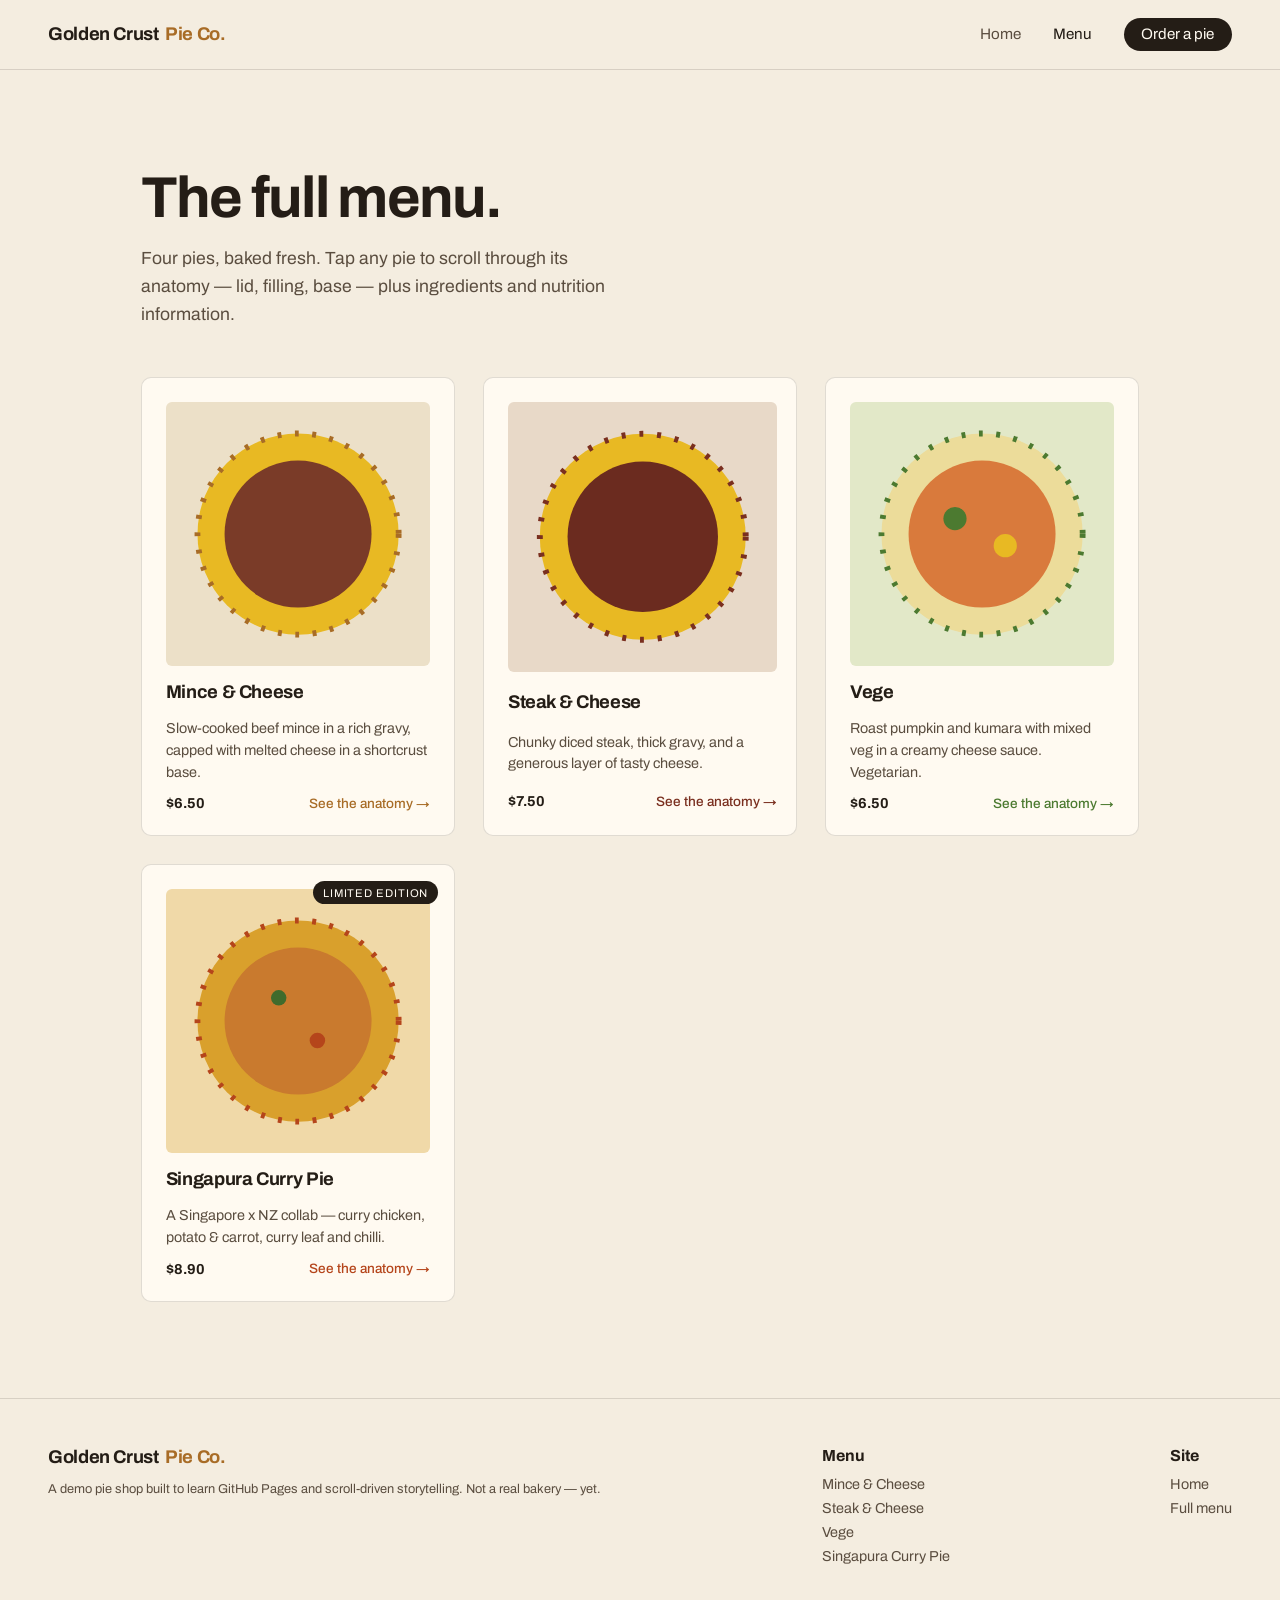
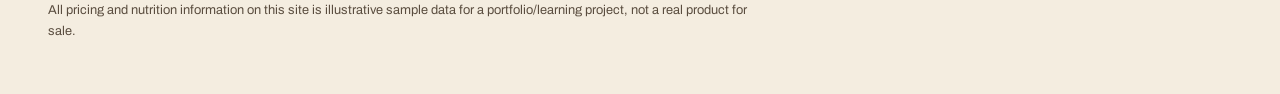
==== menu.html @ 7f65e513 "Add Golden Crust Pie Co. scroll-driven pie shop site Home page, full menu, and four pie anatomy page" ====
<!DOCTYPE html>
<html lang="en-NZ">
<head>
<meta charset="utf-8">
<meta name="viewport" content="width=device-width, initial-scale=1, viewport-fit=cover">
<title>Menu — Golden Crust Pie Co.</title>
<meta name="description" content="The full Golden Crust Pie Co. menu: Mince &amp; Cheese, Steak &amp; Cheese, Vege, and our Singapore x NZ limited edition pie.">

<link rel="preconnect" href="https://fonts.googleapis.com">
<link rel="preconnect" href="https://fonts.gstatic.com" crossorigin>
<link href="https://fonts.googleapis.com/css2?family=Archivo:wght@400;500;700&display=swap" rel="stylesheet">
<link rel="stylesheet" href="assets/css/style.css">
</head>
<body>

<header class="site-header">
  <a class="logo" href="index.html">Golden Crust <span>Pie Co.</span></a>
  <nav class="site-nav" aria-label="Primary">
    <a href="index.html">Home</a>
    <a href="menu.html" aria-current="page">Menu</a>
    <a class="nav-cta" href="menu.html">Order a pie</a>
  </nav>
</header>

<section class="menu-hero">
  <h1>The full menu.</h1>
  <p>Four pies, baked fresh. Tap any pie to scroll through its anatomy — lid, filling, base — plus
  ingredients and nutrition information.</p>
</section>

<div class="menu-grid">

  <a class="pie-card" href="pies/mince-and-cheese.html" style="--card-bg:#ece0c8; --card-accent:#a86c26;">
    <div class="thumb">
      <svg viewBox="0 0 120 120" role="img" aria-label="Mince and cheese pie icon">
        <circle cx="60" cy="60" r="52" fill="#e8b923"/>
        <circle cx="60" cy="60" r="38" fill="#7a3b28"/>
        <circle cx="60" cy="60" r="52" fill="none" stroke="#a86c26" stroke-width="3" stroke-dasharray="2 7"/>
      </svg>
    </div>
    <h3>Mince &amp; Cheese</h3>
    <p class="desc">Slow-cooked beef mince in a rich gravy, capped with melted cheese in a shortcrust base.</p>
    <div class="meta"><span class="price">$6.50</span><span class="explore">See the anatomy &rarr;</span></div>
  </a>

  <a class="pie-card" href="pies/steak-and-cheese.html" style="--card-bg:#e8d9c8; --card-accent:#7a2f1f;">
    <div class="thumb">
      <svg viewBox="0 0 120 120" role="img" aria-label="Steak and cheese pie icon">
        <circle cx="60" cy="60" r="52" fill="#e8b923"/>
        <circle cx="60" cy="60" r="38" fill="#6b2b1f"/>
        <circle cx="60" cy="60" r="52" fill="none" stroke="#7a2f1f" stroke-width="3" stroke-dasharray="2 7"/>
      </svg>
    </div>
    <h3>Steak &amp; Cheese</h3>
    <p class="desc">Chunky diced steak, thick gravy, and a generous layer of tasty cheese.</p>
    <div class="meta"><span class="price">$7.50</span><span class="explore">See the anatomy &rarr;</span></div>
  </a>

  <a class="pie-card" href="pies/vege.html" style="--card-bg:#e2e8c8; --card-accent:#4c7a30;">
    <div class="thumb">
      <svg viewBox="0 0 120 120" role="img" aria-label="Vegetable pie icon">
        <circle cx="60" cy="60" r="52" fill="#ecdc9a"/>
        <circle cx="60" cy="60" r="38" fill="#d97a3c"/>
        <circle cx="46" cy="52" r="6" fill="#4c7a30"/>
        <circle cx="72" cy="66" r="6" fill="#e8b923"/>
        <circle cx="60" cy="60" r="52" fill="none" stroke="#4c7a30" stroke-width="3" stroke-dasharray="2 7"/>
      </svg>
    </div>
    <h3>Vege</h3>
    <p class="desc">Roast pumpkin and kumara with mixed veg in a creamy cheese sauce. Vegetarian.</p>
    <div class="meta"><span class="price">$6.50</span><span class="explore">See the anatomy &rarr;</span></div>
  </a>

  <a class="pie-card" href="pies/singapore-nz.html" style="--card-bg:#f0d9a8; --card-accent:#b5451b;">
    <span class="badge">Limited edition</span>
    <div class="thumb">
      <svg viewBox="0 0 120 120" role="img" aria-label="Singapore curry pie icon">
        <circle cx="60" cy="60" r="52" fill="#d9a02c"/>
        <circle cx="60" cy="60" r="38" fill="#c97a2e"/>
        <circle cx="50" cy="48" r="4" fill="#3f6b2c"/>
        <circle cx="70" cy="70" r="4" fill="#b5451b"/>
        <circle cx="60" cy="60" r="52" fill="none" stroke="#b5451b" stroke-width="3" stroke-dasharray="2 7"/>
      </svg>
    </div>
    <h3>Singapura Curry Pie</h3>
    <p class="desc">A Singapore x NZ collab — curry chicken, potato &amp; carrot, curry leaf and chilli.</p>
    <div class="meta"><span class="price">$8.90</span><span class="explore">See the anatomy &rarr;</span></div>
  </a>

</div>

<footer class="site-footer">
  <div class="foot-top">
    <div>
      <a class="logo" href="index.html">Golden Crust <span>Pie Co.</span></a>
      <p class="fine-print" style="margin-top:0.75rem;">A demo pie shop built to learn GitHub Pages and
      scroll-driven storytelling. Not a real bakery — yet.</p>
    </div>
    <div>
      <h3>Menu</h3>
      <div class="footer-links">
        <a href="pies/mince-and-cheese.html">Mince &amp; Cheese</a>
        <a href="pies/steak-and-cheese.html">Steak &amp; Cheese</a>
        <a href="pies/vege.html">Vege</a>
        <a href="pies/singapore-nz.html">Singapura Curry Pie</a>
      </div>
    </div>
    <div>
      <h3>Site</h3>
      <div class="footer-links">
        <a href="index.html">Home</a>
        <a href="menu.html">Full menu</a>
      </div>
    </div>
  </div>
  <p class="fine-print">All pricing and nutrition information on this site is illustrative sample data
  for a portfolio/learning project, not a real product for sale.</p>
</footer>

</body>
</html>
---- assets/css/style.css ----
/* =========================================================================
   Golden Crust Pie Co. — shared stylesheet
   ========================================================================= */

:root {
  --backdrop:   #f4ede0;
  --backdrop-2: #ece2d0;
  --ink:        #241d16;
  --ink-soft:   #5a4d3f;
  --pastry:     #c98a3c;
  --pastry-dark:#a86c26;
  --cream:      #fffaf1;
  --line:       rgba(36, 29, 22, 0.14);

  /* per-pie accents, overridden per page via [data-pie] */
  --accent: var(--pastry);
  --accent-dark: var(--pastry-dark);

  --radius: 10px;
}

* { box-sizing: border-box; }

html { scroll-behavior: auto; }

body {
  margin: 0;
  background: var(--backdrop);
  color: var(--ink);
  font-family: Archivo, "Helvetica Neue", Helvetica, Arial, sans-serif;
  font-weight: 400;
  -webkit-font-smoothing: antialiased;
  text-rendering: optimizeLegibility;
  overscroll-behavior-y: none;
}

a { color: inherit; }

img, svg { max-width: 100%; display: block; }

:focus-visible {
  outline: 2px solid var(--ink);
  outline-offset: 3px;
}

.container {
  max-width: 72rem;
  margin: 0 auto;
  padding: 0 clamp(1.25rem, 5vw, 3rem);
}

/* ---------- Site header ---------- */

.site-header {
  position: sticky;
  top: 0;
  z-index: 30;
  display: flex;
  align-items: center;
  justify-content: space-between;
  padding: 1.1rem clamp(1.25rem, 5vw, 3rem);
  background: rgba(244, 237, 224, 0.86);
  backdrop-filter: blur(10px);
  -webkit-backdrop-filter: blur(10px);
  border-bottom: 1px solid var(--line);
}

.logo {
  display: flex;
  align-items: baseline;
  gap: 0.4rem;
  text-decoration: none;
  font-weight: 700;
  font-size: 1.15rem;
  letter-spacing: -0.02em;
  color: var(--ink);
}

.logo span {
  color: var(--pastry-dark);
}

.site-nav {
  display: flex;
  align-items: center;
  gap: clamp(1rem, 3vw, 2rem);
  font-size: 0.95rem;
}

.site-nav a {
  text-decoration: none;
  color: var(--ink-soft);
  transition: color 0.15s ease;
}

.site-nav a:hover,
.site-nav a[aria-current="page"] {
  color: var(--ink);
}

.site-nav a.nav-cta {
  background: var(--ink);
  color: var(--cream);
  padding: 0.55rem 1.1rem;
  border-radius: 999px;
}

/* ---------- Site footer ---------- */

.site-footer {
  border-top: 1px solid var(--line);
  padding: 3rem clamp(1.25rem, 5vw, 3rem) 2.5rem;
  display: grid;
  gap: 1.5rem;
}

.site-footer .foot-top {
  display: flex;
  flex-wrap: wrap;
  gap: 2rem;
  justify-content: space-between;
}

.site-footer h3 {
  margin: 0 0 0.75rem;
  font-size: 1rem;
}

.footer-links {
  display: flex;
  flex-direction: column;
  gap: 0.5rem;
  font-size: 0.9rem;
  color: var(--ink-soft);
}

.footer-links a { text-decoration: none; }
.footer-links a:hover { color: var(--ink); }

.site-footer .fine-print {
  font-size: 0.8rem;
  color: var(--ink-soft);
  max-width: 44rem;
  line-height: 1.6;
}

/* ---------- Buttons ---------- */

.btn {
  display: inline-flex;
  align-items: center;
  gap: 0.5rem;
  padding: 0.85rem 1.5rem;
  border-radius: 999px;
  text-decoration: none;
  font-weight: 500;
  font-size: 0.98rem;
  transition: transform 0.15s ease, background 0.15s ease;
}

.btn-primary {
  background: var(--ink);
  color: var(--cream);
}

.btn-primary:hover { background: var(--pastry-dark); }

.btn-ghost {
  border: 1px solid var(--line);
  color: var(--ink);
}

.btn-ghost:hover { border-color: var(--ink); }

/* ========================================================================
   HOME PAGE
   ======================================================================== */

.hero {
  min-height: 92vh;
  min-height: 92dvh;
  display: grid;
  align-content: center;
  gap: 1.5rem;
  padding: 2rem clamp(1.25rem, 6vw, 6rem);
  max-width: 62rem;
  position: relative;
}

.hero .eyebrow {
  font-size: 0.85rem;
  text-transform: uppercase;
  letter-spacing: 0.12em;
  color: var(--pastry-dark);
  font-weight: 500;
}

.hero h1 {
  margin: 0;
  font-weight: 700;
  font-size: clamp(2.5rem, 7vw, 5.5rem);
  line-height: 0.98;
  letter-spacing: -0.035em;
  max-width: 16ch;
}

.hero p {
  margin: 0;
  max-width: 46ch;
  font-size: clamp(1rem, 1.6vw, 1.25rem);
  line-height: 1.55;
  color: var(--ink-soft);
}

.hero .hero-actions {
  display: flex;
  gap: 1rem;
  flex-wrap: wrap;
  margin-top: 0.5rem;
}

.scroll-cue {
  margin-top: 1.5rem;
  font-size: 0.9rem;
  color: var(--ink-soft);
  display: flex;
  align-items: center;
  gap: 0.7rem;
}

.scroll-cue::before {
  content: "";
  width: 3.5rem;
  height: 1px;
  background: var(--ink-soft);
  transform-origin: left;
  animation: reach 2.6s ease-in-out infinite;
}

@keyframes reach {
  0%, 100% { transform: scaleX(0.35); opacity: 0.4; }
  50%      { transform: scaleX(1);    opacity: 1; }
}

@media (prefers-reduced-motion: reduce) {
  .scroll-cue::before { animation: none; transform: scaleX(1); opacity: 1; }
}

/* Story strip */

.story {
  padding: 6rem clamp(1.25rem, 6vw, 6rem);
  display: grid;
  grid-template-columns: 1.1fr 0.9fr;
  gap: 4rem;
  align-items: center;
  max-width: 72rem;
  margin: 0 auto;
}

.story h2 {
  font-size: clamp(1.8rem, 3.5vw, 2.6rem);
  letter-spacing: -0.03em;
  line-height: 1.1;
  margin: 0 0 1.25rem;
}

.story p {
  color: var(--ink-soft);
  line-height: 1.65;
  font-size: 1.05rem;
  max-width: 42ch;
}

.story-figure {
  background: var(--backdrop-2);
  border-radius: var(--radius);
  aspect-ratio: 4/3;
  display: grid;
  place-items: center;
  padding: 2rem;
}

@media (max-width: 860px) {
  .story { grid-template-columns: 1fr; gap: 2rem; padding-top: 4rem; padding-bottom: 4rem; }
  .story-figure { order: -1; }
}

/* Featured pies grid (home) */

.section-head {
  padding: 4rem clamp(1.25rem, 6vw, 6rem) 1.5rem;
  max-width: 72rem;
  margin: 0 auto;
  display: flex;
  align-items: baseline;
  justify-content: space-between;
  gap: 1rem;
  flex-wrap: wrap;
}

.section-head h2 {
  font-size: clamp(1.6rem, 3vw, 2.2rem);
  letter-spacing: -0.03em;
  margin: 0;
}

.section-head a {
  text-decoration: none;
  color: var(--ink-soft);
  font-size: 0.95rem;
  white-space: nowrap;
}

.section-head a:hover { color: var(--ink); }

.pie-grid {
  max-width: 72rem;
  margin: 0 auto;
  padding: 0 clamp(1.25rem, 6vw, 6rem) 5rem;
  display: grid;
  grid-template-columns: repeat(auto-fit, minmax(15rem, 1fr));
  gap: 1.5rem;
}

.pie-card {
  background: var(--cream);
  border: 1px solid var(--line);
  border-radius: var(--radius);
  padding: 1.5rem;
  text-decoration: none;
  color: var(--ink);
  display: grid;
  gap: 1rem;
  transition: transform 0.2s ease, box-shadow 0.2s ease;
  position: relative;
  overflow: hidden;
}

.pie-card:hover {
  transform: translateY(-4px);
  box-shadow: 0 16px 32px -18px rgba(36, 29, 22, 0.35);
}

.pie-card .thumb {
  aspect-ratio: 1/1;
  border-radius: calc(var(--radius) - 4px);
  background: var(--card-bg, var(--backdrop-2));
  display: grid;
  place-items: center;
  padding: 1rem;
}

.pie-card .thumb svg { width: 100%; height: 100%; }

.pie-card h3 {
  margin: 0;
  font-size: 1.15rem;
  letter-spacing: -0.02em;
}

.pie-card .desc {
  margin: 0;
  font-size: 0.9rem;
  color: var(--ink-soft);
  line-height: 1.5;
}

.pie-card .meta {
  display: flex;
  align-items: center;
  justify-content: space-between;
  font-size: 0.9rem;
  margin-top: -0.25rem;
}

.pie-card .price {
  font-weight: 700;
}

.pie-card .explore {
  font-size: 0.85rem;
  color: var(--card-accent, var(--pastry-dark));
  font-weight: 500;
}

.badge {
  position: absolute;
  top: 1rem;
  right: 1rem;
  background: var(--ink);
  color: var(--cream);
  font-size: 0.7rem;
  text-transform: uppercase;
  letter-spacing: 0.08em;
  padding: 0.35rem 0.6rem;
  border-radius: 999px;
}

/* ========================================================================
   MENU PAGE
   ======================================================================== */

.menu-hero {
  padding: 6rem clamp(1.25rem, 6vw, 6rem) 2rem;
  max-width: 72rem;
  margin: 0 auto;
}

.menu-hero h1 {
  font-size: clamp(2.2rem, 5vw, 3.6rem);
  letter-spacing: -0.03em;
  margin: 0 0 1rem;
  max-width: 18ch;
}

.menu-hero p {
  max-width: 48ch;
  color: var(--ink-soft);
  font-size: 1.1rem;
  line-height: 1.6;
  margin: 0;
}

.menu-grid {
  max-width: 72rem;
  margin: 0 auto;
  padding: 1rem clamp(1.25rem, 6vw, 6rem) 6rem;
  display: grid;
  grid-template-columns: repeat(auto-fit, minmax(16rem, 1fr));
  gap: 1.75rem;
}

/* ========================================================================
   PIE DETAIL — intro
   ======================================================================== */

.intro {
  min-height: 82vh;
  min-height: 82dvh;
  display: grid;
  align-content: center;
  gap: 1.25rem;
  padding: 3rem clamp(1.25rem, 6vw, 6rem) 2rem;
  max-width: 62rem;
}

.intro .eyebrow {
  font-size: 0.85rem;
  text-transform: uppercase;
  letter-spacing: 0.12em;
  color: var(--accent-dark);
  font-weight: 500;
  display: flex;
  align-items: center;
  gap: 0.6rem;
}

.intro h1 {
  margin: 0;
  font-weight: 700;
  font-size: clamp(2.1rem, 6vw, 4.4rem);
  line-height: 1;
  letter-spacing: -0.03em;
  max-width: 16ch;
}

.intro p {
  margin: 0;
  max-width: 48ch;
  font-size: clamp(1rem, 1.6vw, 1.2rem);
  line-height: 1.55;
  color: var(--ink-soft);
}

/* ---------- Pinned anatomy sequence ---------- */

#sequence {
  position: relative;
  height: 500vh;
  height: 500dvh;
}

#pin {
  position: sticky;
  top: 0;
  height: 100vh;
  height: 100dvh;
  overflow: hidden;
  background: var(--stage-bg, var(--backdrop-2));
}

.gsap-pinned #pin { position: relative; }

.stage {
  position: absolute;
  inset: 0;
  display: grid;
  place-items: center;
  padding: 4rem clamp(1.25rem, 6vw, 6rem);
}

.stage svg {
  width: min(72vw, 34rem);
  height: auto;
  overflow: visible;
}

.overlays {
  position: absolute;
  inset: 0;
  pointer-events: none;
}

.layer {
  position: absolute;
  opacity: 0;
  visibility: hidden;
  left: clamp(1.25rem, 6vw, 6rem);
  top: 50%;
  transform: translateY(-50%);
  max-width: 28ch;
}

.layer .tag {
  display: inline-block;
  font-size: 0.75rem;
  text-transform: uppercase;
  letter-spacing: 0.1em;
  color: var(--accent-dark);
  font-weight: 700;
  margin-bottom: 0.5rem;
}

.layer h2 {
  margin: 0 0 0.6rem;
  font-weight: 700;
  font-size: clamp(1.5rem, 3vw, 2.4rem);
  line-height: 1.05;
  letter-spacing: -0.03em;
}

.layer p {
  margin: 0;
  font-size: clamp(0.95rem, 1.3vw, 1.05rem);
  line-height: 1.55;
  color: var(--ink-soft);
}

@media (max-width: 820px), (orientation: portrait) {
  .layer {
    top: auto;
    bottom: 0;
    left: 0;
    right: 0;
    transform: none;
    max-width: none;
    padding: 4rem 1.25rem calc(2rem + env(safe-area-inset-bottom));
    background: linear-gradient(
      to top,
      var(--backdrop-2) 0%,
      rgba(236, 226, 208, 0.92) 45%,
      rgba(236, 226, 208, 0) 100%
    );
  }
  .layer p { max-width: 34ch; }
  .stage { padding: 2rem 1.25rem 10rem; align-items: flex-start; padding-top: 4.5rem; }
  .stage svg { width: min(78vw, 22rem); }
}

#progress-rail {
  position: absolute;
  left: 0;
  right: 0;
  bottom: 0;
  height: 2px;
  background: rgba(36, 29, 22, 0.14);
}

#progress-fill {
  height: 100%;
  width: 0%;
  background: var(--accent);
  transform-origin: left;
}

/* ---------- Ingredients ---------- */

.ingredients {
  padding: 5rem clamp(1.25rem, 6vw, 6rem);
  max-width: 62rem;
  margin: 0 auto;
}

.ingredients h2 {
  font-size: clamp(1.6rem, 3vw, 2.2rem);
  letter-spacing: -0.03em;
  margin: 0 0 2rem;
}

.ingredient-list {
  list-style: none;
  margin: 0;
  padding: 0;
  display: grid;
  grid-template-columns: repeat(auto-fit, minmax(14rem, 1fr));
  gap: 1.25rem;
}

.ingredient-list li {
  display: flex;
  gap: 0.9rem;
  align-items: flex-start;
  padding: 1rem 0;
  border-top: 1px solid var(--line);
}

.ingredient-list .dot {
  width: 0.55rem;
  height: 0.55rem;
  border-radius: 50%;
  background: var(--accent);
  margin-top: 0.45rem;
  flex-shrink: 0;
}

.ingredient-list strong {
  display: block;
  font-size: 1rem;
  margin-bottom: 0.2rem;
}

.ingredient-list span {
  font-size: 0.9rem;
  color: var(--ink-soft);
  line-height: 1.5;
}

/* ---------- Nutrition ---------- */

.nutrition {
  padding: 3rem clamp(1.25rem, 6vw, 6rem) 5rem;
  max-width: 62rem;
  margin: 0 auto;
}

.nutrition h2 {
  font-size: clamp(1.6rem, 3vw, 2.2rem);
  letter-spacing: -0.03em;
  margin: 0 0 0.5rem;
}

.nutrition .note {
  font-size: 0.85rem;
  color: var(--ink-soft);
  margin: 0 0 2rem;
  max-width: 48ch;
  line-height: 1.55;
}

.nutrition-table {
  width: 100%;
  border-collapse: collapse;
  font-size: 0.95rem;
}

.nutrition-table th,
.nutrition-table td {
  text-align: left;
  padding: 0.85rem 0.5rem;
  border-top: 1px solid var(--line);
}

.nutrition-table th {
  font-weight: 500;
  color: var(--ink-soft);
}

.nutrition-table td:last-child,
.nutrition-table th:last-child {
  text-align: right;
}

.nutrition-table tr.total td {
  font-weight: 700;
  border-top: 2px solid var(--ink);
}

.nutrition-table .indent {
  padding-left: 1.5rem;
  color: var(--ink-soft);
}

/* ---------- Other pies / footer nav ---------- */

.up-next {
  padding: 4rem clamp(1.25rem, 6vw, 6rem) 5rem;
  max-width: 72rem;
  margin: 0 auto;
  border-top: 1px solid var(--line);
}

.up-next h2 {
  font-size: 1.1rem;
  color: var(--ink-soft);
  font-weight: 500;
  margin: 0 0 1.5rem;
  text-transform: uppercase;
  letter-spacing: 0.08em;
  font-size: 0.85rem;
}

/* ---------- Error banner ---------- */

#error {
  position: fixed;
  z-index: 60;
  left: 50%;
  top: 1rem;
  transform: translateX(-50%);
  width: min(38rem, calc(100vw - 2rem));
  background: var(--ink);
  color: var(--cream);
  padding: 1rem 1.15rem;
  border-radius: 6px;
  font-size: 0.9rem;
  line-height: 1.5;
}

#error[hidden] { display: none; }
#error b { font-weight: 700; color: #fff; display: block; margin-bottom: 0.25rem; }
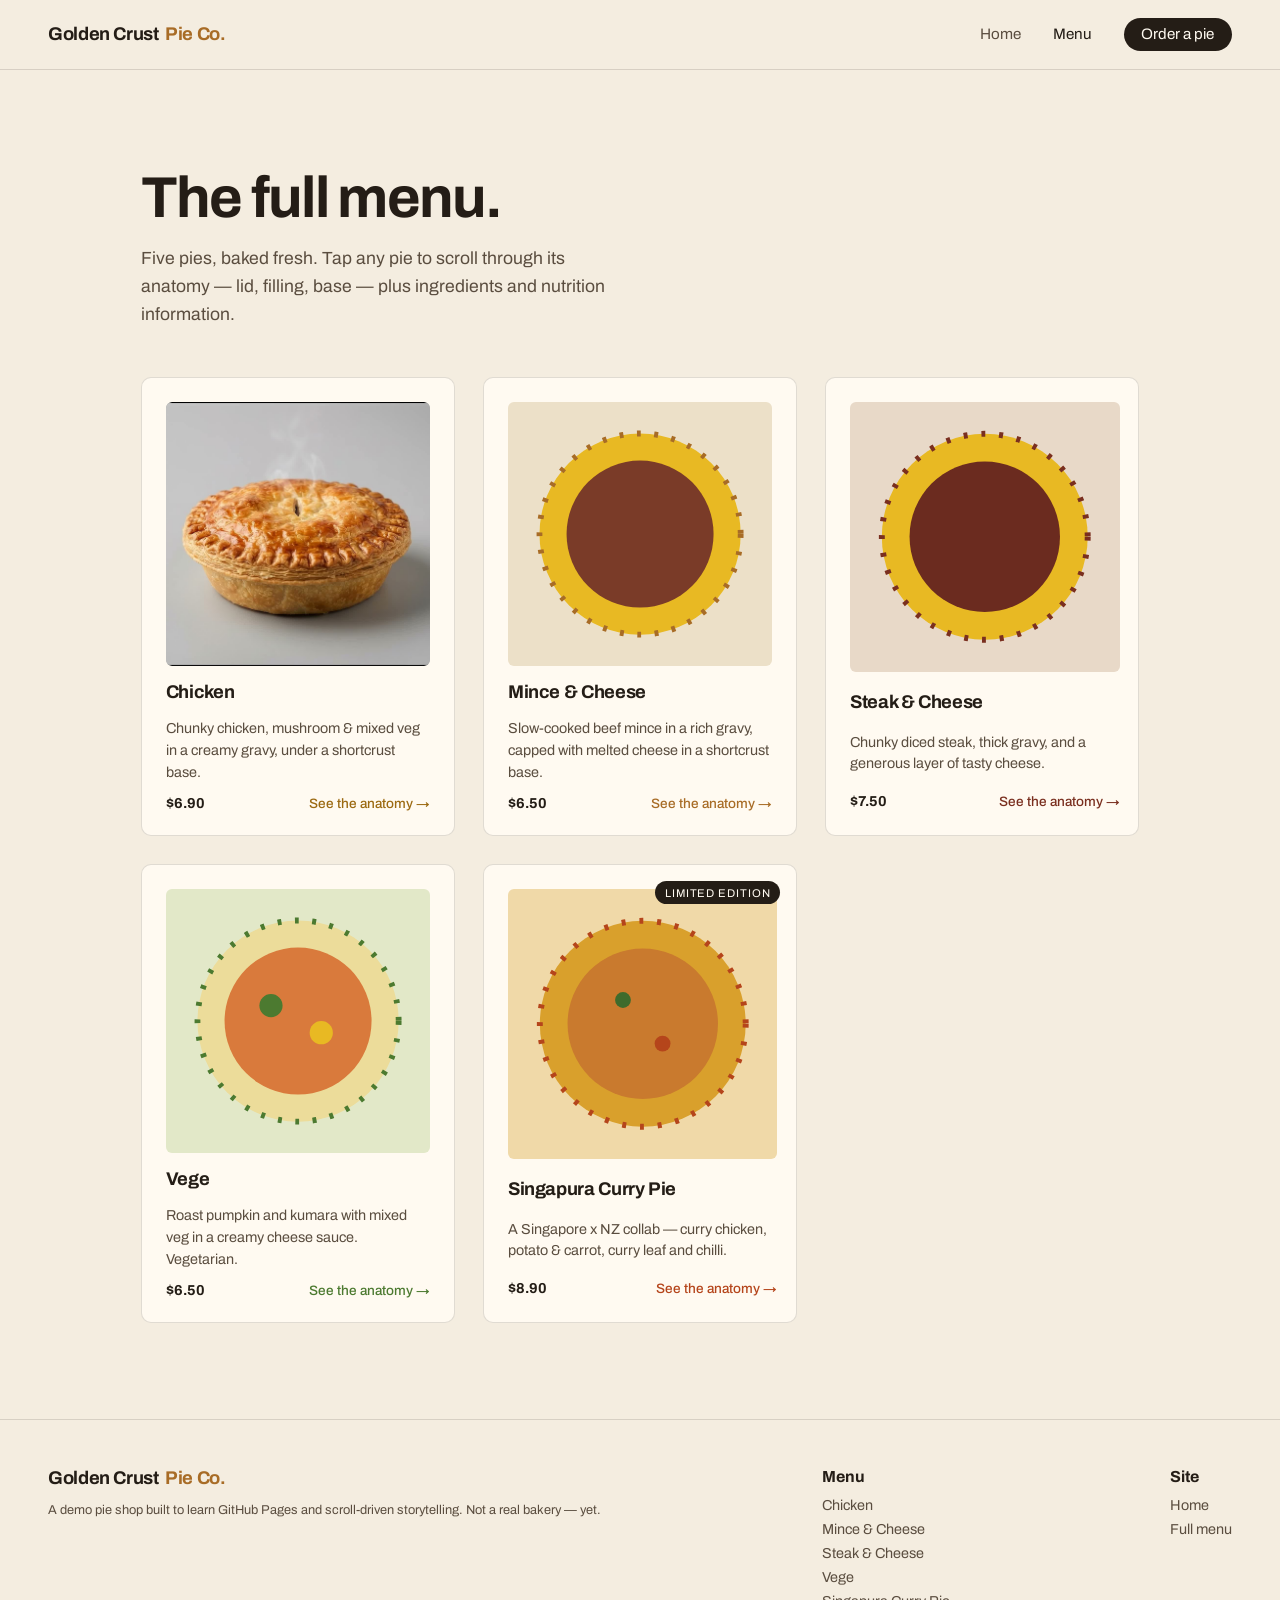
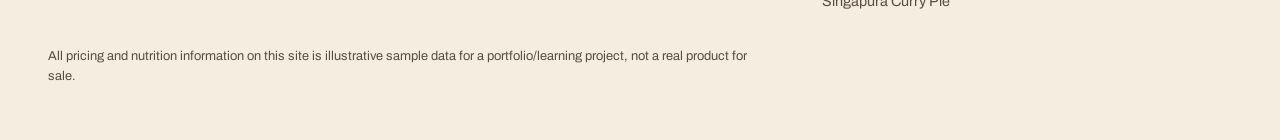
==== commit 50ad7dfd: "Add Chicken pie with a real 240-frame photo scroll sequence Wires the user-supplied photographed fra" ====
--- a/menu.html
+++ b/menu.html
@@ -24,11 +24,20 @@
 
 <section class="menu-hero">
   <h1>The full menu.</h1>
-  <p>Four pies, baked fresh. Tap any pie to scroll through its anatomy — lid, filling, base — plus
+  <p>Five pies, baked fresh. Tap any pie to scroll through its anatomy — lid, filling, base — plus
   ingredients and nutrition information.</p>
 </section>
 
 <div class="menu-grid">
+
+  <a class="pie-card" href="pies/chicken.html" style="--card-bg:#b4b4b1; --card-accent:#9c6a12;">
+    <div class="thumb photo">
+      <img src="assets/frames/chicken-pie/ezgif-frame-001.jpg" alt="A whole New Zealand chicken pie, glazed and steaming" loading="lazy">
+    </div>
+    <h3>Chicken</h3>
+    <p class="desc">Chunky chicken, mushroom &amp; mixed veg in a creamy gravy, under a shortcrust base.</p>
+    <div class="meta"><span class="price">$6.90</span><span class="explore">See the anatomy &rarr;</span></div>
+  </a>
 
   <a class="pie-card" href="pies/mince-and-cheese.html" style="--card-bg:#ece0c8; --card-accent:#a86c26;">
     <div class="thumb">
@@ -99,6 +108,7 @@
     <div>
       <h3>Menu</h3>
       <div class="footer-links">
+        <a href="pies/chicken.html">Chicken</a>
         <a href="pies/mince-and-cheese.html">Mince &amp; Cheese</a>
         <a href="pies/steak-and-cheese.html">Steak &amp; Cheese</a>
         <a href="pies/vege.html">Vege</a>
--- a/assets/css/style.css
+++ b/assets/css/style.css
@@ -352,6 +352,18 @@
 }
 
 .pie-card .thumb svg { width: 100%; height: 100%; }
+
+.pie-card .thumb.photo {
+  padding: 0;
+  overflow: hidden;
+}
+
+.pie-card .thumb.photo img {
+  width: 100%;
+  height: 100%;
+  object-fit: cover;
+  border-radius: calc(var(--radius) - 4px);
+}
 
 .pie-card h3 {
   margin: 0;
@@ -504,6 +516,15 @@
   width: min(72vw, 34rem);
   height: auto;
   overflow: visible;
+}
+
+/* Real-photo frame sequences (canvas) fill the pin edge-to-edge instead of
+   sitting in a padded .stage — Apple-style full-bleed rather than a
+   centred illustration. */
+#frames {
+  display: block;
+  width: 100%;
+  height: 100%;
 }
 
 .overlays {
@@ -710,6 +731,49 @@
   font-size: 0.85rem;
 }
 
+/* ---------- Loader (real-photo sequences only) ---------- */
+
+#loader {
+  position: fixed;
+  inset: 0;
+  z-index: 40;
+  background: var(--backdrop);
+  display: grid;
+  align-content: center;
+  justify-items: start;
+  gap: 1rem;
+  padding: 2rem clamp(1.25rem, 6vw, 6rem);
+  transition: opacity 0.5s ease;
+}
+
+#loader.done { opacity: 0; pointer-events: none; }
+
+#loader h2 {
+  margin: 0;
+  font-weight: 500;
+  font-size: clamp(1.1rem, 2vw, 1.4rem);
+  letter-spacing: -0.02em;
+}
+
+#load-rail {
+  width: min(24rem, 70vw);
+  height: 2px;
+  background: rgba(36, 29, 22, 0.16);
+}
+
+#load-fill {
+  height: 100%;
+  width: 0%;
+  background: var(--accent);
+  transition: width 0.18s linear;
+}
+
+#load-count {
+  font-size: 0.9rem;
+  color: var(--ink-soft);
+  font-variant-numeric: tabular-nums;
+}
+
 /* ---------- Error banner ---------- */
 
 #error {
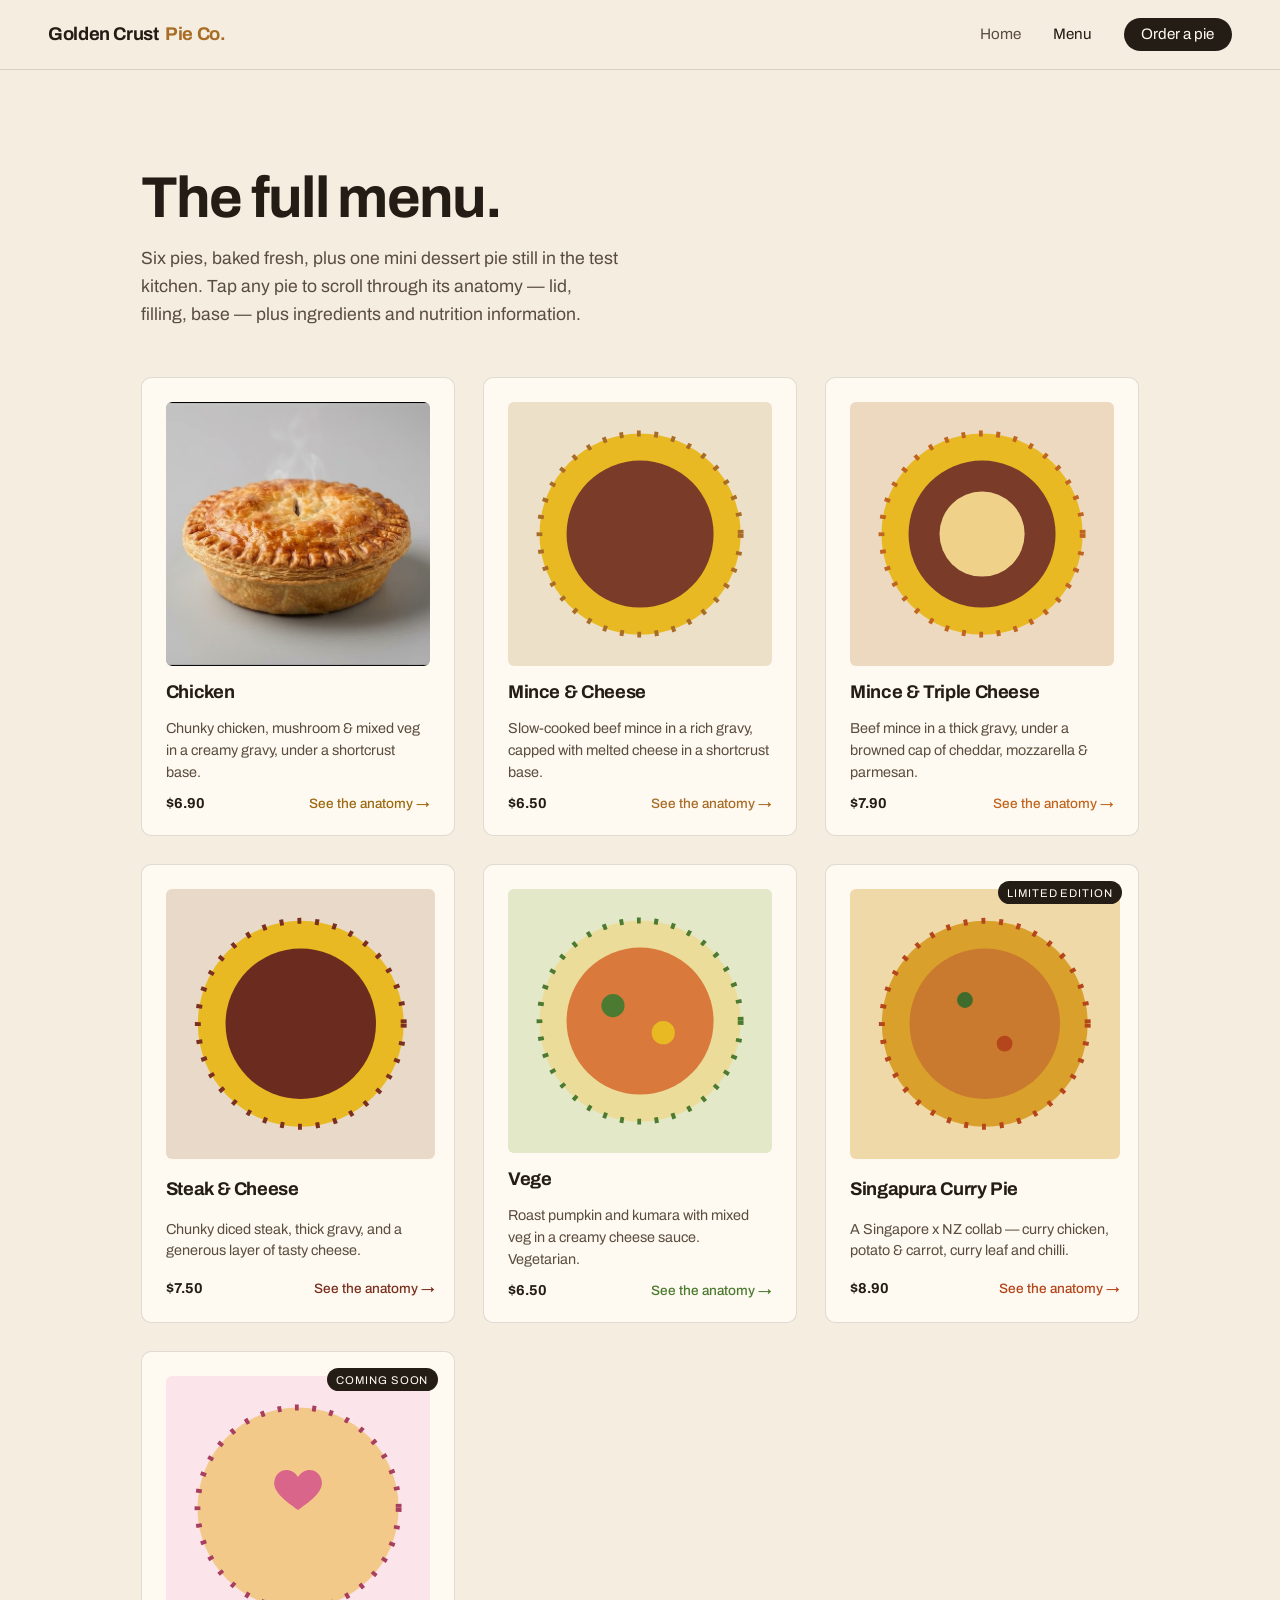
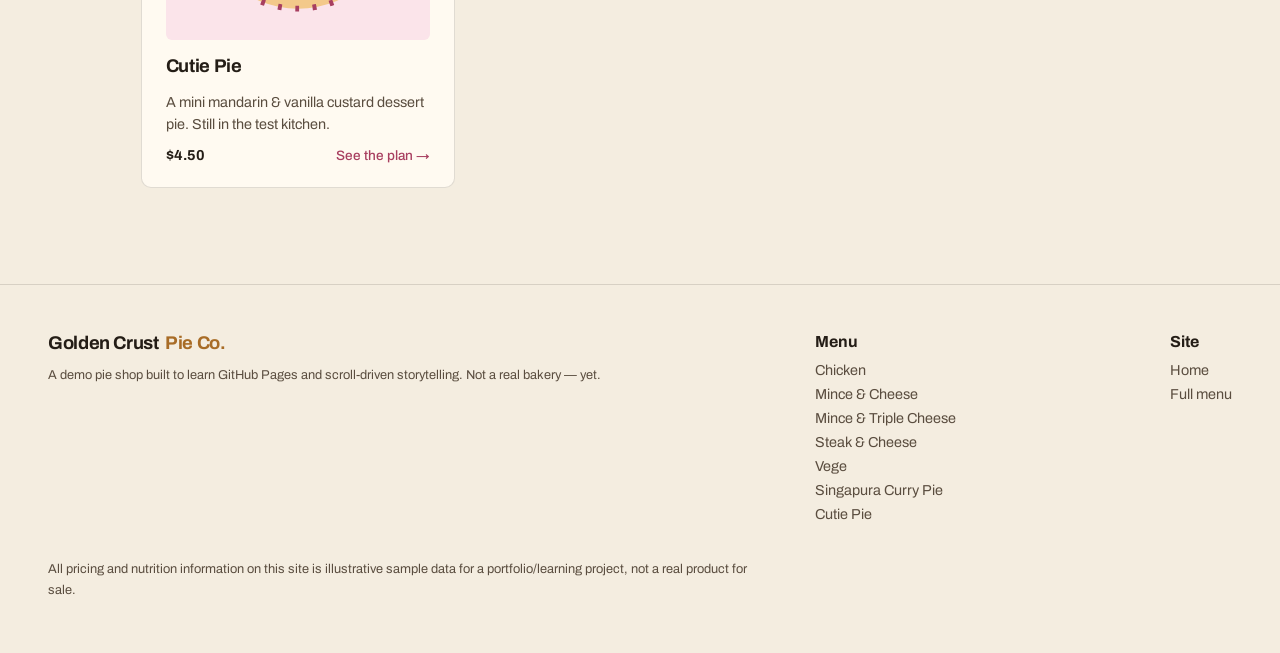
==== commit cb26c222: "Add Mince & Triple Cheese pie and a Cutie Pie placeholder Mince & Triple Cheese wires the user-suppl" ====
--- a/menu.html
+++ b/menu.html
@@ -24,8 +24,8 @@
 
 <section class="menu-hero">
   <h1>The full menu.</h1>
-  <p>Five pies, baked fresh. Tap any pie to scroll through its anatomy — lid, filling, base — plus
-  ingredients and nutrition information.</p>
+  <p>Six pies, baked fresh, plus one mini dessert pie still in the test kitchen. Tap any pie to
+  scroll through its anatomy — lid, filling, base — plus ingredients and nutrition information.</p>
 </section>
 
 <div class="menu-grid">
@@ -50,6 +50,20 @@
     <h3>Mince &amp; Cheese</h3>
     <p class="desc">Slow-cooked beef mince in a rich gravy, capped with melted cheese in a shortcrust base.</p>
     <div class="meta"><span class="price">$6.50</span><span class="explore">See the anatomy &rarr;</span></div>
+  </a>
+
+  <a class="pie-card" href="pies/mince-and-triple-cheese.html" style="--card-bg:#ecd9c0; --card-accent:#c0651f;">
+    <div class="thumb">
+      <svg viewBox="0 0 120 120" role="img" aria-label="Mince and triple cheese pie icon">
+        <circle cx="60" cy="60" r="52" fill="#e8b923"/>
+        <circle cx="60" cy="60" r="38" fill="#7a3b28"/>
+        <circle cx="60" cy="60" r="22" fill="#f0d18a"/>
+        <circle cx="60" cy="60" r="52" fill="none" stroke="#c0651f" stroke-width="3" stroke-dasharray="2 7"/>
+      </svg>
+    </div>
+    <h3>Mince &amp; Triple Cheese</h3>
+    <p class="desc">Beef mince in a thick gravy, under a browned cap of cheddar, mozzarella &amp; parmesan.</p>
+    <div class="meta"><span class="price">$7.90</span><span class="explore">See the anatomy &rarr;</span></div>
   </a>
 
   <a class="pie-card" href="pies/steak-and-cheese.html" style="--card-bg:#e8d9c8; --card-accent:#7a2f1f;">
@@ -96,6 +110,20 @@
     <div class="meta"><span class="price">$8.90</span><span class="explore">See the anatomy &rarr;</span></div>
   </a>
 
+  <a class="pie-card" href="pies/cutie-pie.html" style="--card-bg:#fbe4ea; --card-accent:#a83f60;">
+    <span class="badge">Coming soon</span>
+    <div class="thumb">
+      <svg viewBox="0 0 120 120" role="img" aria-label="Cutie Pie icon">
+        <circle cx="60" cy="60" r="52" fill="#f3c98a"/>
+        <path d="M60,44 C57,39 50,39 48,45 C46,51 53,56 60,61 C67,56 74,51 72,45 C70,39 63,39 60,44 Z" fill="#d9668a"/>
+        <circle cx="60" cy="60" r="52" fill="none" stroke="#a83f60" stroke-width="3" stroke-dasharray="2 7"/>
+      </svg>
+    </div>
+    <h3>Cutie Pie</h3>
+    <p class="desc">A mini mandarin &amp; vanilla custard dessert pie. Still in the test kitchen.</p>
+    <div class="meta"><span class="price">$4.50</span><span class="explore">See the plan &rarr;</span></div>
+  </a>
+
 </div>
 
 <footer class="site-footer">
@@ -110,9 +138,11 @@
       <div class="footer-links">
         <a href="pies/chicken.html">Chicken</a>
         <a href="pies/mince-and-cheese.html">Mince &amp; Cheese</a>
+        <a href="pies/mince-and-triple-cheese.html">Mince &amp; Triple Cheese</a>
         <a href="pies/steak-and-cheese.html">Steak &amp; Cheese</a>
         <a href="pies/vege.html">Vege</a>
         <a href="pies/singapore-nz.html">Singapura Curry Pie</a>
+        <a href="pies/cutie-pie.html">Cutie Pie</a>
       </div>
     </div>
     <div>
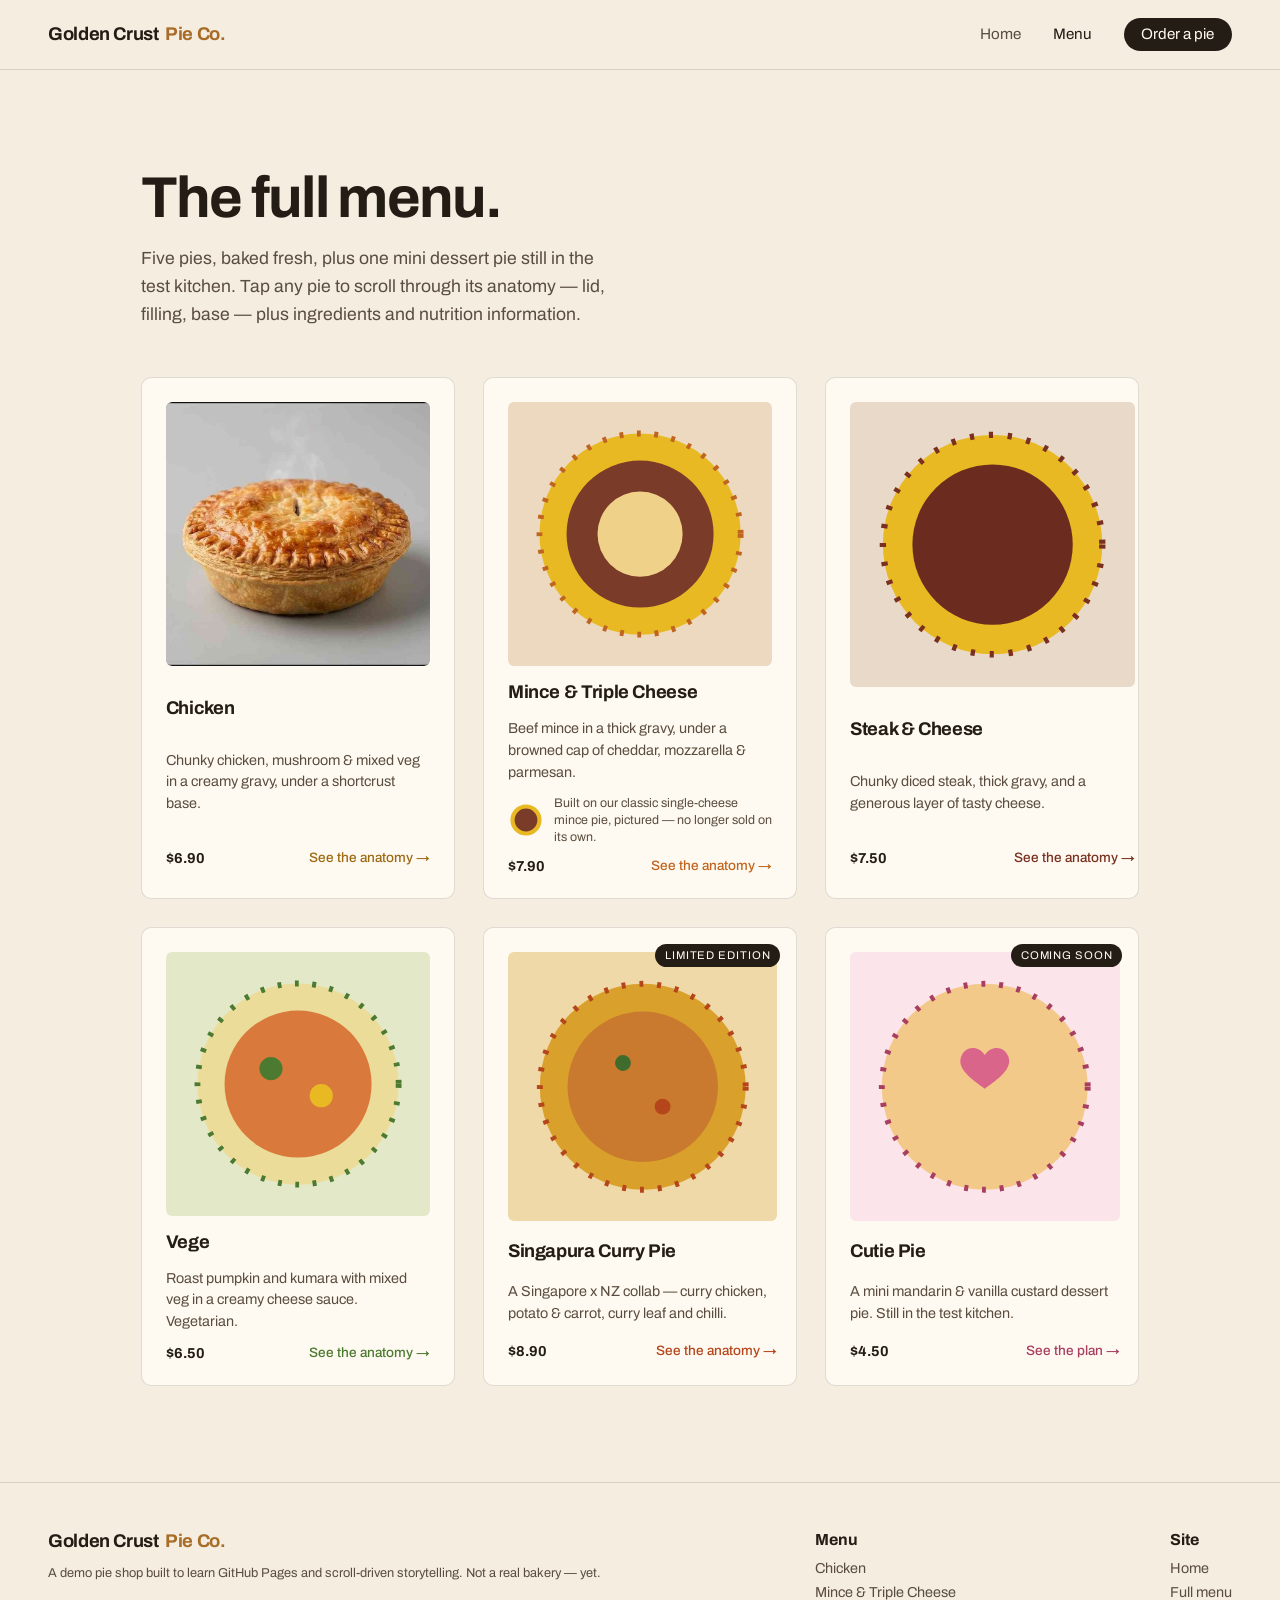
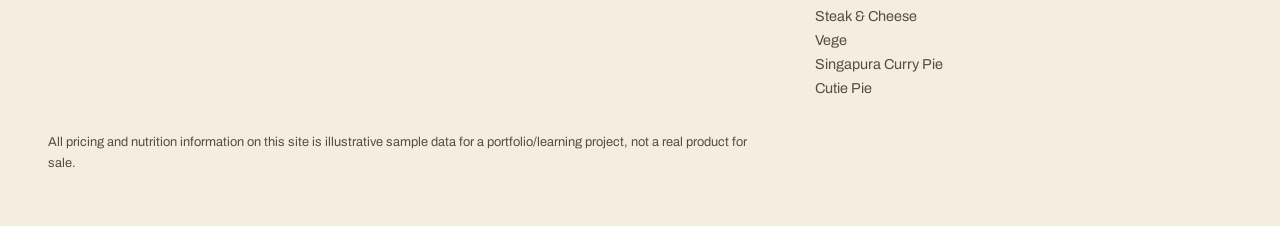
==== commit 2e234731: "Retire single-cheese Mince & Cheese, optimise frame-sequence loading Menu changes: - Remove the clas" ====
--- a/menu.html
+++ b/menu.html
@@ -8,7 +8,10 @@
 
 <link rel="preconnect" href="https://fonts.googleapis.com">
 <link rel="preconnect" href="https://fonts.gstatic.com" crossorigin>
-<link href="https://fonts.googleapis.com/css2?family=Archivo:wght@400;500;700&display=swap" rel="stylesheet">
+<!-- Non-blocking font load — see README "Frame loading performance". -->
+<link rel="preload" as="style" href="https://fonts.googleapis.com/css2?family=Archivo:wght@400;500;700&display=swap">
+<link href="https://fonts.googleapis.com/css2?family=Archivo:wght@400;500;700&display=swap" rel="stylesheet" media="print" onload="this.media='all'">
+<noscript><link href="https://fonts.googleapis.com/css2?family=Archivo:wght@400;500;700&display=swap" rel="stylesheet"></noscript>
 <link rel="stylesheet" href="assets/css/style.css">
 </head>
 <body>
@@ -24,7 +27,7 @@
 
 <section class="menu-hero">
   <h1>The full menu.</h1>
-  <p>Six pies, baked fresh, plus one mini dessert pie still in the test kitchen. Tap any pie to
+  <p>Five pies, baked fresh, plus one mini dessert pie still in the test kitchen. Tap any pie to
   scroll through its anatomy — lid, filling, base — plus ingredients and nutrition information.</p>
 </section>
 
@@ -39,19 +42,6 @@
     <div class="meta"><span class="price">$6.90</span><span class="explore">See the anatomy &rarr;</span></div>
   </a>
 
-  <a class="pie-card" href="pies/mince-and-cheese.html" style="--card-bg:#ece0c8; --card-accent:#a86c26;">
-    <div class="thumb">
-      <svg viewBox="0 0 120 120" role="img" aria-label="Mince and cheese pie icon">
-        <circle cx="60" cy="60" r="52" fill="#e8b923"/>
-        <circle cx="60" cy="60" r="38" fill="#7a3b28"/>
-        <circle cx="60" cy="60" r="52" fill="none" stroke="#a86c26" stroke-width="3" stroke-dasharray="2 7"/>
-      </svg>
-    </div>
-    <h3>Mince &amp; Cheese</h3>
-    <p class="desc">Slow-cooked beef mince in a rich gravy, capped with melted cheese in a shortcrust base.</p>
-    <div class="meta"><span class="price">$6.50</span><span class="explore">See the anatomy &rarr;</span></div>
-  </a>
-
   <a class="pie-card" href="pies/mince-and-triple-cheese.html" style="--card-bg:#ecd9c0; --card-accent:#c0651f;">
     <div class="thumb">
       <svg viewBox="0 0 120 120" role="img" aria-label="Mince and triple cheese pie icon">
@@ -63,6 +53,13 @@
     </div>
     <h3>Mince &amp; Triple Cheese</h3>
     <p class="desc">Beef mince in a thick gravy, under a browned cap of cheddar, mozzarella &amp; parmesan.</p>
+    <div class="insight">
+      <svg viewBox="0 0 120 120" role="img" aria-label="Our classic single-cheese mince pie, for comparison">
+        <circle cx="60" cy="60" r="52" fill="#e8b923"/>
+        <circle cx="60" cy="60" r="38" fill="#7a3b28"/>
+      </svg>
+      <span>Built on our classic single-cheese mince pie, pictured — no longer sold on its own.</span>
+    </div>
     <div class="meta"><span class="price">$7.90</span><span class="explore">See the anatomy &rarr;</span></div>
   </a>
 
@@ -137,7 +134,6 @@
       <h3>Menu</h3>
       <div class="footer-links">
         <a href="pies/chicken.html">Chicken</a>
-        <a href="pies/mince-and-cheese.html">Mince &amp; Cheese</a>
         <a href="pies/mince-and-triple-cheese.html">Mince &amp; Triple Cheese</a>
         <a href="pies/steak-and-cheese.html">Steak &amp; Cheese</a>
         <a href="pies/vege.html">Vege</a>
--- a/assets/css/style.css
+++ b/assets/css/style.css
@@ -394,6 +394,28 @@
   font-size: 0.85rem;
   color: var(--card-accent, var(--pastry-dark));
   font-weight: 500;
+}
+
+/* A small "for reference" inset — e.g. a pie no longer sold on its own,
+   shown small inside the card that replaced it. */
+.pie-card .insight {
+  display: flex;
+  align-items: center;
+  gap: 0.6rem;
+  margin-top: -0.25rem;
+}
+
+.pie-card .insight svg {
+  width: 2.25rem;
+  height: 2.25rem;
+  flex-shrink: 0;
+  border-radius: 50%;
+}
+
+.pie-card .insight span {
+  font-size: 0.78rem;
+  line-height: 1.35;
+  color: var(--ink-soft);
 }
 
 .badge {
